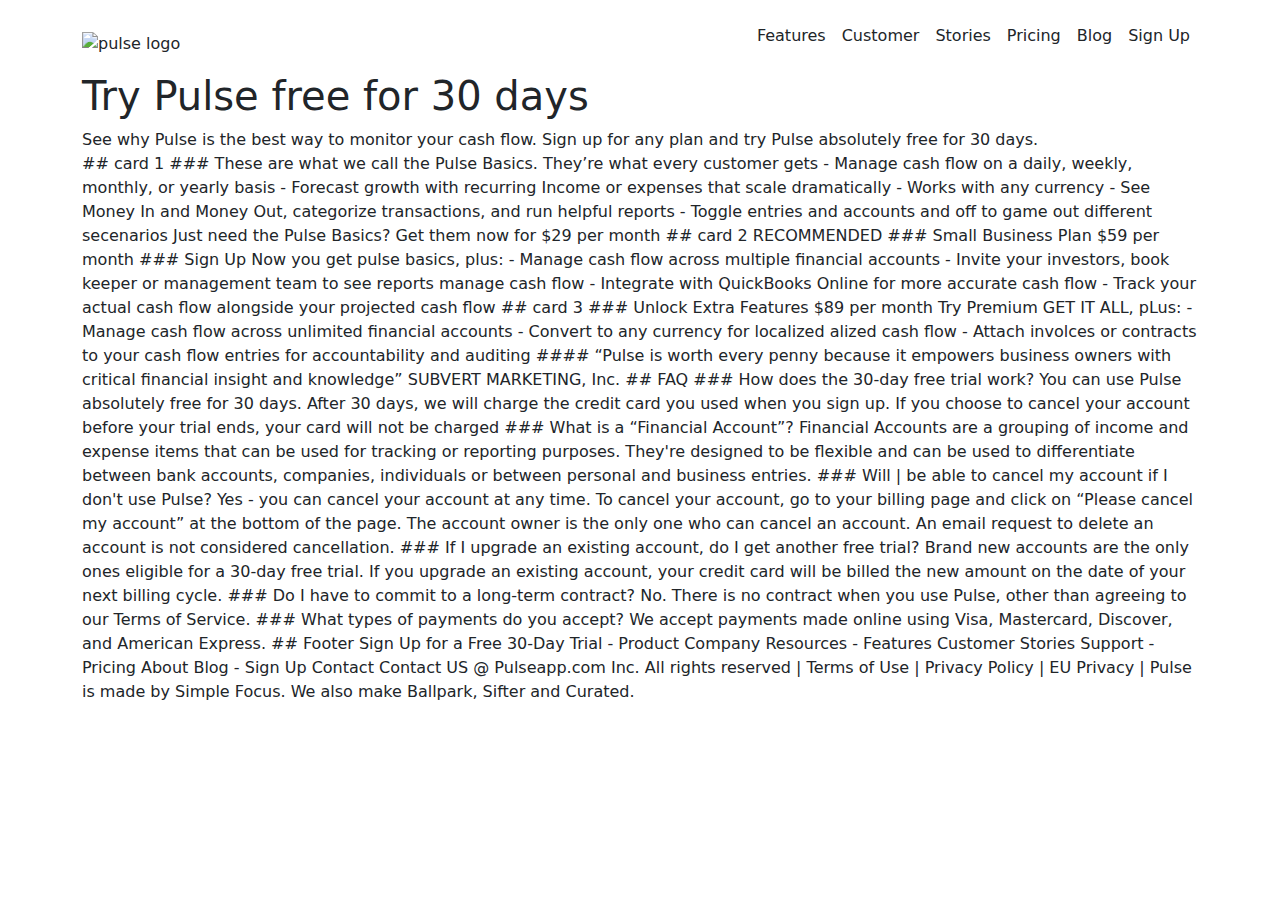
==== 17-11-2024-hakimi/indec.html @ 432f54cd "18-11-2024-" ====
<!DOCTYPE html>
<html lang="en">

<head>
    <meta charset="UTF-8">
    <meta name="viewport"
          content="width=device-width, initial-scale=1.0">
    <title>Document</title>
    <link rel="stylesheet"
          href="https://cdn.jsdelivr.net/npm/bootstrap@5.3.3/dist/css/bootstrap.min.css">
    <link rel="stylesheet"
          href="style.css">
</head>

<body>
    <div class="container mt-3">
        <header>
            <nav class="navbar">
                <div>
                    <img class="img-fluid"
                         src="pulselogo.png"
                         alt="pulse logo">
                </div>
                <ul class="d-flex list-unstyled">
                    <li class="mx-2">Features</li>
                    <li class="mx-2">Customer</li>
                    <li class="mx-2">Stories</li>
                    <li class="mx-2">Pricing</li>
                    <li class="mx-2">Blog</li>
                    <li class="mx-2">Sign Up</li>
                </ul>
            </nav>
        </header>
        <section>
            <div> 
                <h1>Try Pulse free for 30 days</h1>
                <div>See why Pulse is the best way to monitor your cash flow. Sign up
                    for any plan and try Pulse absolutely free for 30 days.</div>
            </div>
        </section>
        
        
        ## card 1
        ### These are what we call the Pulse Basics. They’re what every customer gets
        - Manage cash flow on a daily, weekly, monthly, or yearly basis
        - Forecast growth with recurring Income or expenses that scale dramatically
        - Works with any currency
        - See Money In and Money Out, categorize transactions, and run
        helpful reports
        - Toggle entries and accounts and off to game out different secenarios
        Just need the Pulse Basics?
        Get them now for $29 per month
        ## card 2
        RECOMMENDED
        ### Small Business Plan
        $59 per month
        ### Sign Up Now
        you get pulse basics, plus:
        - Manage cash flow across multiple financial accounts
        - Invite your investors, book keeper or management team to see reports manage cash flow
        - Integrate with QuickBooks Online for more accurate cash flow
        - Track your actual cash flow alongside your projected cash flow
        ## card 3
        ### Unlock Extra Features
        $89 per month
        Try Premium
        GET IT ALL, pLus:
        - Manage cash flow across unlimited financial accounts
        - Convert to any currency for localized alized cash flow
        - Attach involces or contracts to your cash flow entries for accountability and auditing
        #### “Pulse is worth every penny because it empowers business owners with critical financial insight and
        knowledge”
        SUBVERT MARKETING, Inc.
        ## FAQ
        ### How does the 30-day free trial work?
        You can use Pulse absolutely free for 30 days. After 30 days,
        we will charge the credit card you used when you sign up. If
        you choose to cancel your account before your trial ends, your
        card will not be charged
        ### What is a “Financial Account”?
        Financial Accounts are a grouping of income and expense
        items that can be used for tracking or reporting purposes.
        They're designed to be flexible and can be used to
        differentiate between bank accounts, companies, individuals
        or between personal and business entries.
        ### Will | be able to cancel my account if I don't use Pulse?
        Yes - you can cancel your account at any time. To cancel your
        account, go to your billing page and click on “Please cancel my
        account” at the bottom of the page. The account owner is the
        only one who can cancel an account. An email request to
        delete an account is not considered cancellation.
        ### If I upgrade an existing account, do I get another free trial?
        Brand new accounts are the only ones eligible for a 30-day
        free trial. If you upgrade an existing account, your credit card
        will be billed the new amount on the date of your next billing
        cycle.
        ### Do I have to commit to a long-term contract?
        No. There is no contract when you use Pulse, other than
        agreeing to our Terms of Service.
        ### What types of payments do you accept?
        We accept payments made online using Visa, Mastercard,
        Discover, and American Express.
        ## Footer
        Sign Up for a Free 30-Day Trial
        - Product Company Resources
        - Features Customer Stories Support
        - Pricing About Blog
        - Sign Up Contact
        Contact US
        @ Pulseapp.com Inc. All rights reserved | Terms of Use | Privacy Policy | EU Privacy | Pulse is made by Simple
        Focus. We
        also make Ballpark, Sifter and Curated.
    </div>
</body>

</html>
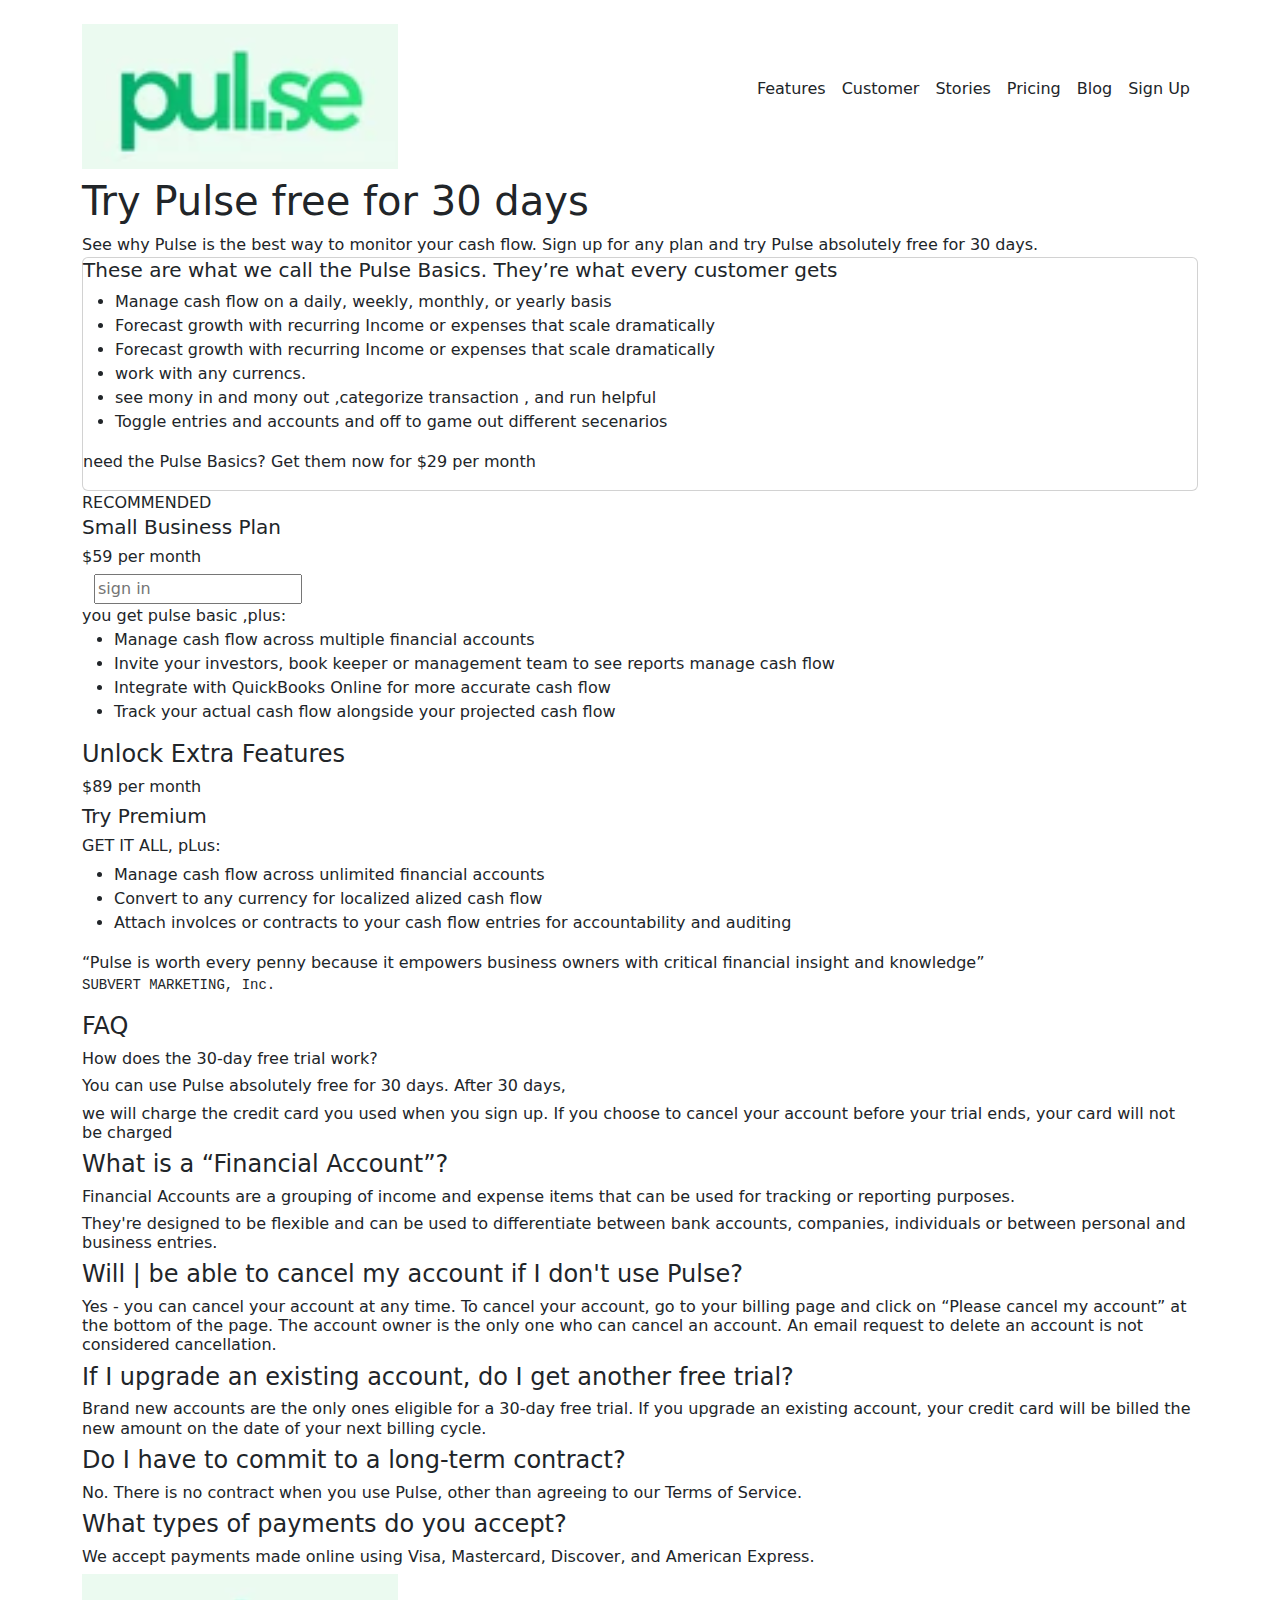
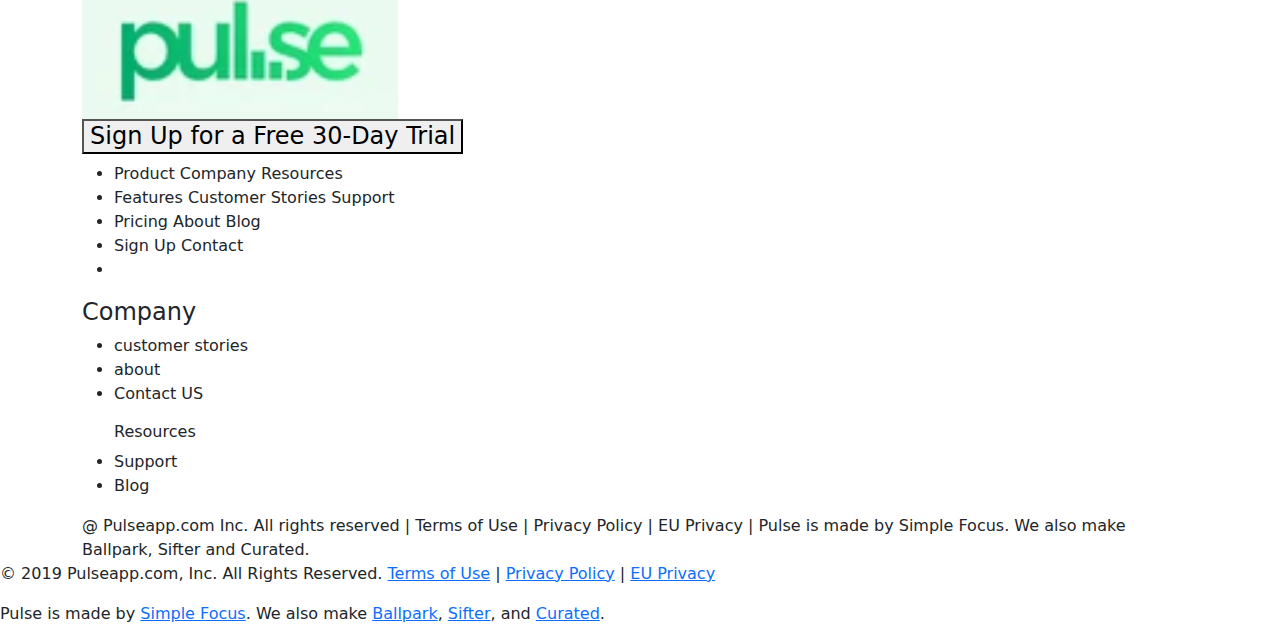
==== commit 22d9c064: "hakimi" ====
--- a/17-11-2024-hakimi/indec.html
+++ b/17-11-2024-hakimi/indec.html
@@ -3,13 +3,10 @@
 
 <head>
     <meta charset="UTF-8">
-    <meta name="viewport"
-          content="width=device-width, initial-scale=1.0">
+    <meta name="viewport" content="width=device-width, initial-scale=1.0">
     <title>Document</title>
-    <link rel="stylesheet"
-          href="https://cdn.jsdelivr.net/npm/bootstrap@5.3.3/dist/css/bootstrap.min.css">
-    <link rel="stylesheet"
-          href="style.css">
+    <link rel="stylesheet" href="https://cdn.jsdelivr.net/npm/bootstrap@5.3.3/dist/css/bootstrap.min.css">
+    <link rel="stylesheet" href="style.css">
 </head>
 
 <body>
@@ -17,100 +14,232 @@
         <header>
             <nav class="navbar">
                 <div>
-                    <img class="img-fluid"
-                         src="pulselogo.png"
-                         alt="pulse logo">
-                </div>
-                <ul class="d-flex list-unstyled">
-                    <li class="mx-2">Features</li>
-                    <li class="mx-2">Customer</li>
-                    <li class="mx-2">Stories</li>
-                    <li class="mx-2">Pricing</li>
-                    <li class="mx-2">Blog</li>
-                    <li class="mx-2">Sign Up</li>
-                </ul>
+                    <img class="img-fluid" src="pulselogo.png" alt="pulse logo">
+                </div>
+                <section>
+                    <ul class="d-flex list-unstyled">
+                        <li class="mx-2">Features</li>
+                        <li class="mx-2">Customer</li>
+                        <li class="mx-2">Stories</li>
+                        <li class="mx-2">Pricing</li>
+                        <li class="mx-2">Blog</li>
+                        <li class="mx-2">Sign Up</li>
+                    </ul>
+                </section>
             </nav>
         </header>
         <section>
-            <div> 
+            <div>
                 <h1>Try Pulse free for 30 days</h1>
                 <div>See why Pulse is the best way to monitor your cash flow. Sign up
                     for any plan and try Pulse absolutely free for 30 days.</div>
             </div>
         </section>
-        
-        
-        ## card 1
-        ### These are what we call the Pulse Basics. They’re what every customer gets
-        - Manage cash flow on a daily, weekly, monthly, or yearly basis
-        - Forecast growth with recurring Income or expenses that scale dramatically
-        - Works with any currency
-        - See Money In and Money Out, categorize transactions, and run
-        helpful reports
-        - Toggle entries and accounts and off to game out different secenarios
-        Just need the Pulse Basics?
-        Get them now for $29 per month
-        ## card 2
-        RECOMMENDED
-        ### Small Business Plan
-        $59 per month
-        ### Sign Up Now
-        you get pulse basics, plus:
-        - Manage cash flow across multiple financial accounts
-        - Invite your investors, book keeper or management team to see reports manage cash flow
-        - Integrate with QuickBooks Online for more accurate cash flow
-        - Track your actual cash flow alongside your projected cash flow
-        ## card 3
-        ### Unlock Extra Features
-        $89 per month
-        Try Premium
-        GET IT ALL, pLus:
-        - Manage cash flow across unlimited financial accounts
-        - Convert to any currency for localized alized cash flow
-        - Attach involces or contracts to your cash flow entries for accountability and auditing
-        #### “Pulse is worth every penny because it empowers business owners with critical financial insight and
-        knowledge”
-        SUBVERT MARKETING, Inc.
-        ## FAQ
-        ### How does the 30-day free trial work?
-        You can use Pulse absolutely free for 30 days. After 30 days,
-        we will charge the credit card you used when you sign up. If
-        you choose to cancel your account before your trial ends, your
-        card will not be charged
-        ### What is a “Financial Account”?
-        Financial Accounts are a grouping of income and expense
-        items that can be used for tracking or reporting purposes.
-        They're designed to be flexible and can be used to
-        differentiate between bank accounts, companies, individuals
-        or between personal and business entries.
-        ### Will | be able to cancel my account if I don't use Pulse?
-        Yes - you can cancel your account at any time. To cancel your
-        account, go to your billing page and click on “Please cancel my
-        account” at the bottom of the page. The account owner is the
-        only one who can cancel an account. An email request to
-        delete an account is not considered cancellation.
-        ### If I upgrade an existing account, do I get another free trial?
-        Brand new accounts are the only ones eligible for a 30-day
-        free trial. If you upgrade an existing account, your credit card
-        will be billed the new amount on the date of your next billing
-        cycle.
-        ### Do I have to commit to a long-term contract?
-        No. There is no contract when you use Pulse, other than
-        agreeing to our Terms of Service.
-        ### What types of payments do you accept?
-        We accept payments made online using Visa, Mastercard,
-        Discover, and American Express.
-        ## Footer
-        Sign Up for a Free 30-Day Trial
-        - Product Company Resources
-        - Features Customer Stories Support
-        - Pricing About Blog
-        - Sign Up Contact
-        Contact US
+
+
+        <section>
+            <div>
+                <div class="card 1">
+                    <h5>These are what we call the Pulse Basics. They’re what every customer gets</h5>
+
+                    <div>
+                        <ul type="sign">
+                            <li>Manage cash flow on a daily, weekly, monthly, or yearly basis</li>
+                            <li> Forecast growth with recurring Income or expenses that scale dramatically</li>
+                            <li>Forecast growth with recurring Income or expenses that scale dramatically</li>
+                            <li>work with any currencs.</li>
+                            <li>see mony in and mony out ,categorize transaction , and run helpful</li>
+                            <li>Toggle entries and accounts and off to game out different secenarios</li>
+
+                        </ul>
+                    </div>
+                    <div>
+                        <p> need the Pulse Basics?
+                            Get them now for $29 per month</p>
+                    </div>
+                </div>
+            </div>
+            <div>
+
+                <div>
+                    <header>RECOMMENDED</header>
+                </div>
+                <div>
+                    <h5>Small Business Plan</h5>
+                    <h6>$59 per month</h6>
+                    <div class="container">
+                        <input type="text" name="sign in out" class="input-field" class="Email sing in"
+                            placeholder="sign in">
+                    </div>
+                    <div>
+                        <div>you get pulse basic ,plus:</div>
+                        <ul>
+                            <li>Manage cash flow across multiple financial accounts</li>
+                            <li>Invite your investors, book keeper or management team to see reports manage cash flow
+                            </li>
+                            <li>Integrate with QuickBooks Online for more accurate cash flow</li>
+                            <li>Track your actual cash flow alongside your projected cash flow</li>
+                        </ul>
+                    </div>
+                </div>
+            </div>
+
+            <div>
+                <div>
+                    <h4>Unlock Extra Features</h4>
+                    <div>
+                        <h6>$89 per month</h6>
+                    </div>
+                </div>
+
+                <div>
+                    <h5>Try Premium</h5>
+                    <div>
+                        <h6>GET IT ALL, pLus:</h6>
+                        <ul>
+                            <li>Manage cash flow across unlimited financial accounts</li>
+                            <li>Convert to any currency for localized alized cash flow</li>
+                            <li>Attach involces or contracts to your cash flow entries for accountability and auditing
+                            </li>
+                        </ul>
+                    </div>
+                </div>
+            </div>
+        </section>
+        <section>
+            <div>
+                <div>“Pulse is worth every penny because it empowers business owners with critical financial insight and
+                    knowledge”
+                </div>
+                <pre>SUBVERT MARKETING, Inc.</pre>
+
+        </section>
+
+
+        <section>
+            <h4>FAQ</h4>
+            <h6>How does the 30-day free trial work?</h6>
+            <h6>You can use Pulse absolutely free for 30 days. After 30 days,</h6>
+            <h6>we will charge the credit card you used when you sign up. If
+                you choose to cancel your account before your trial ends, your
+                card will not be charged</h6>
+        </section>
+
+
+
+        <section>
+            <div>
+                <h4>
+                    What is a “Financial Account”?
+                </h4>
+                <h6>
+                    Financial Accounts are a grouping of income and expense
+                    items that can be used for tracking or reporting purposes.
+                </h6>
+                <h6>
+                    They're designed to be flexible and can be used to
+                    differentiate between bank accounts, companies, individuals
+                    or between personal and business entries.
+                </h6>
+
+
+            </div>
+        </section>
+
+
+        <section>
+            <div>
+                <h4>
+                    Will | be able to cancel my account if I don't use Pulse?
+                </h4>
+                <h6>
+                    Yes - you can cancel your account at any time. To cancel your
+                    account, go to your billing page and click on “Please cancel my
+                    account” at the bottom of the page. The account owner is the
+                    only one who can cancel an account. An email request to
+                    delete an account is not considered cancellation.
+                </h6>
+            </div>
+        </section>
+
+        <section>
+            <h4>
+                If I upgrade an existing account, do I get another free trial?
+            </h4>
+            <h6>
+                Brand new accounts are the only ones eligible for a 30-day
+                free trial. If you upgrade an existing account, your credit card
+                will be billed the new amount on the date of your next billing
+                cycle.
+
+            </h6>
+        </section>
+
+        <section>
+            <h4>
+                Do I have to commit to a long-term contract?
+            </h4>
+            <h6>
+                No. There is no contract when you use Pulse, other than
+                agreeing to our Terms of Service.
+            </h6>
+        </section>
+
+        <section>
+            <h4>
+                What types of payments do you accept?
+            </h4>
+            <h6>
+                We accept payments made online using Visa, Mastercard,
+                Discover, and American Express.
+            </h6>
+        </section>
+
+
+
+        <footer>
+            <img src="pulselogo.png"></img>
+            <h4>
+                <button>Sign Up for a Free 30-Day Trial</button>
+
+            </h4>
+            <section>
+                <ul>
+                    <li> Product Company Resources</li>
+                    <li>Features Customer Stories Support</li>
+                    <li>Pricing About Blog</li>
+                    <li>Sign Up Contact</li>
+                    <li></li>
+                </ul>
+            </section>
+            <section>
+                <div>
+                    <h4>Company</h4>
+                    <ul>
+                        <li>customer stories</li>
+                        <li>about</li>
+                        <li> Contact US</li>
+                    </ul>
+                </div>
+                <ul>
+                    <h6>
+                        Resources
+                    </h6>
+                    <li>Support</li>
+                    <li>Blog</li>
+                </ul>
+            </section>
+        </footer>
+
         @ Pulseapp.com Inc. All rights reserved | Terms of Use | Privacy Policy | EU Privacy | Pulse is made by Simple
         Focus. We
         also make Ballpark, Sifter and Curated.
     </div>
+    <p>&copy; 2019 Pulseapp.com, Inc. All Rights Reserved. <a href="#">Terms of Use</a> | <a href="#">Privacy Policy</a>
+        | <a href="#">EU Privacy</a></p>
+    <p>Pulse is made by <a href="#">Simple Focus</a>. We also make <a href="#">Ballpark</a>, <a href="#">Sifter</a>, and
+        <a href="#">Curated</a>.
+    </p>
 </body>
 
 </html>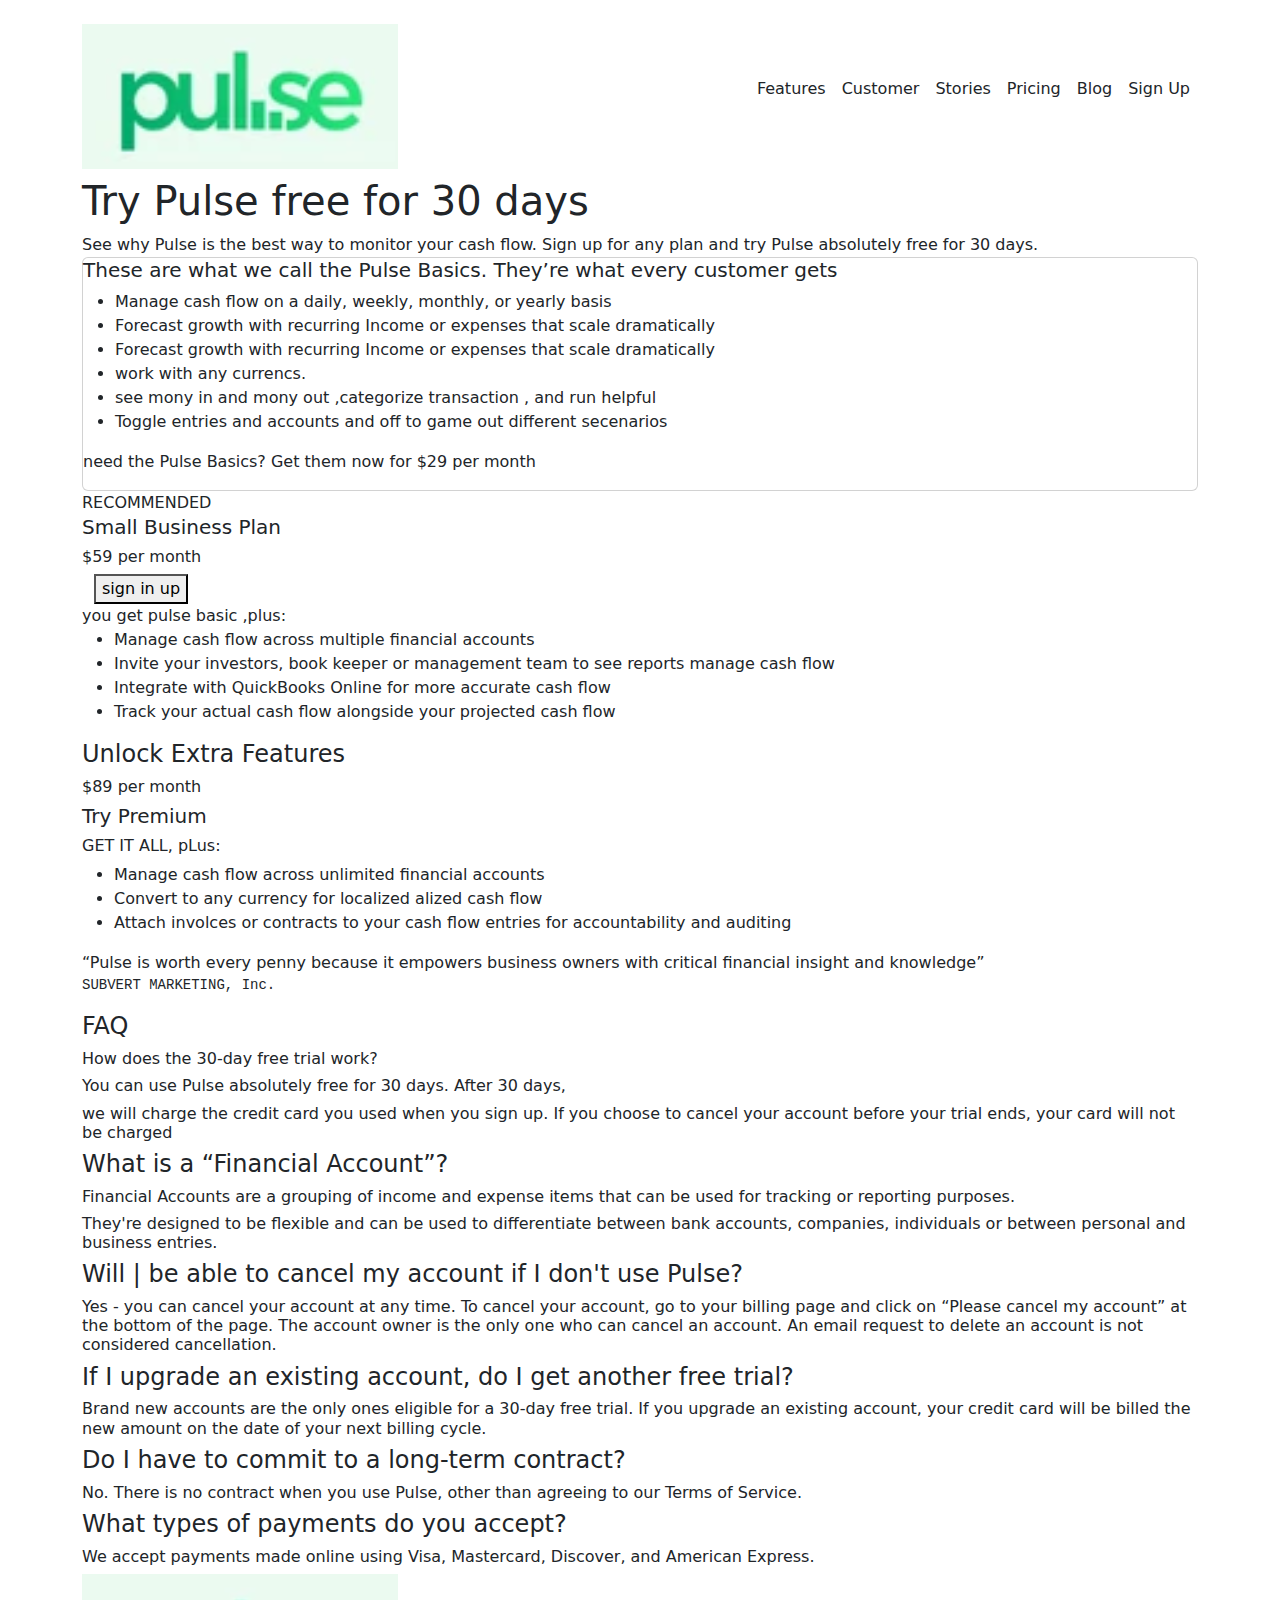
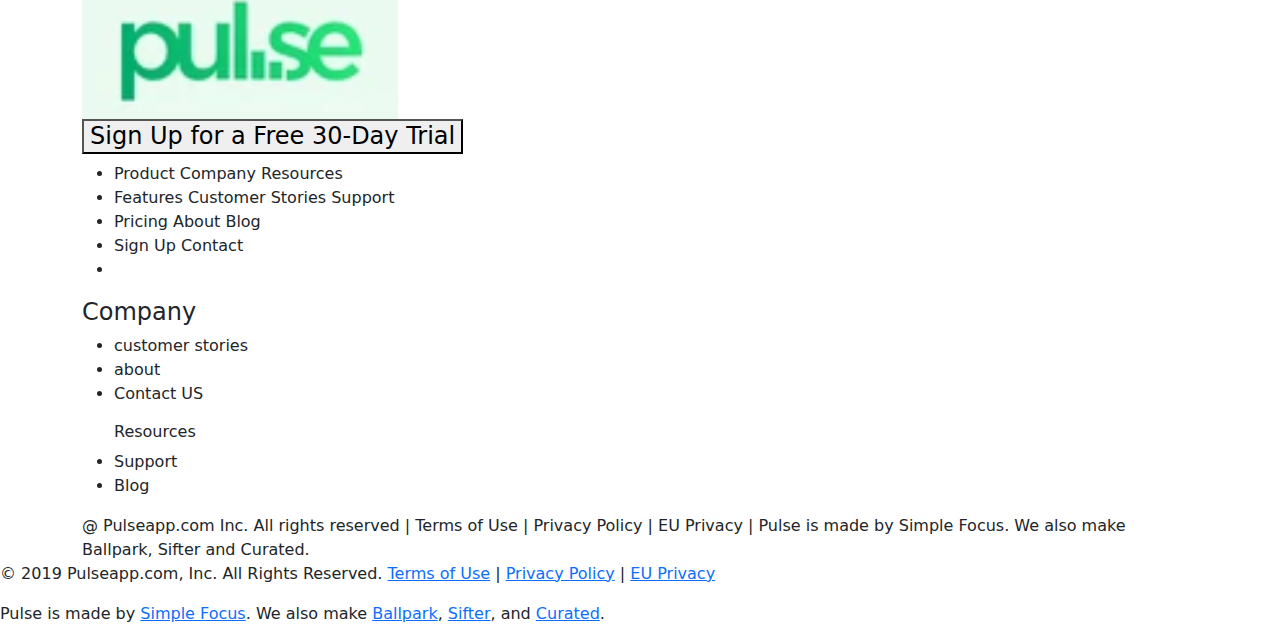
==== commit c6e8d39f: "hakimi" ====
--- a/17-11-2024-hakimi/indec.html
+++ b/17-11-2024-hakimi/indec.html
@@ -39,69 +39,72 @@
 
         <section>
             <div>
-                <div class="card 1">
-                    <h5>These are what we call the Pulse Basics. They’re what every customer gets</h5>
-
-                    <div>
-                        <ul type="sign">
-                            <li>Manage cash flow on a daily, weekly, monthly, or yearly basis</li>
-                            <li> Forecast growth with recurring Income or expenses that scale dramatically</li>
-                            <li>Forecast growth with recurring Income or expenses that scale dramatically</li>
-                            <li>work with any currencs.</li>
-                            <li>see mony in and mony out ,categorize transaction , and run helpful</li>
-                            <li>Toggle entries and accounts and off to game out different secenarios</li>
-
-                        </ul>
-                    </div>
-                    <div>
-                        <p> need the Pulse Basics?
-                            Get them now for $29 per month</p>
-                    </div>
-                </div>
-            </div>
-            <div>
-
-                <div>
-                    <header>RECOMMENDED</header>
-                </div>
-                <div>
-                    <h5>Small Business Plan</h5>
-                    <h6>$59 per month</h6>
-                    <div class="container">
-                        <input type="text" name="sign in out" class="input-field" class="Email sing in"
-                            placeholder="sign in">
-                    </div>
-                    <div>
-                        <div>you get pulse basic ,plus:</div>
-                        <ul>
-                            <li>Manage cash flow across multiple financial accounts</li>
-                            <li>Invite your investors, book keeper or management team to see reports manage cash flow
-                            </li>
-                            <li>Integrate with QuickBooks Online for more accurate cash flow</li>
-                            <li>Track your actual cash flow alongside your projected cash flow</li>
-                        </ul>
-                    </div>
-                </div>
-            </div>
-
-            <div>
-                <div>
-                    <h4>Unlock Extra Features</h4>
-                    <div>
-                        <h6>$89 per month</h6>
-                    </div>
-                </div>
-
-                <div>
-                    <h5>Try Premium</h5>
-                    <div>
-                        <h6>GET IT ALL, pLus:</h6>
-                        <ul>
-                            <li>Manage cash flow across unlimited financial accounts</li>
-                            <li>Convert to any currency for localized alized cash flow</li>
-                            <li>Attach involces or contracts to your cash flow entries for accountability and auditing
-                            </li>
-                        </ul>
+                <div>
+                    <div class="card 1">
+                        <h5>These are what we call the Pulse Basics. They’re what every customer gets</h5>
+
+                        <div>
+                            <ul type="sign">
+                                <li>Manage cash flow on a daily, weekly, monthly, or yearly basis</li>
+                                <li> Forecast growth with recurring Income or expenses that scale dramatically</li>
+                                <li>Forecast growth with recurring Income or expenses that scale dramatically</li>
+                                <li>work with any currencs.</li>
+                                <li>see mony in and mony out ,categorize transaction , and run helpful</li>
+                                <li>Toggle entries and accounts and off to game out different secenarios</li>
+
+                            </ul>
+                        </div>
+                        <div>
+                            <p> need the Pulse Basics?
+                                Get them now for $29 per month</p>
+                        </div>
+                    </div>
+                </div>
+                <div>
+
+                    <div>
+                        <header>RECOMMENDED</header>
+                    </div>
+                    <div>
+                        <h5>Small Business Plan</h5>
+                        <h6>$59 per month</h6>
+                        <div class="container">
+                            <button>sign in up</button>
+                        </div>
+                        <div>
+                            <div>you get pulse basic ,plus:</div>
+                            <ul>
+                                <li>Manage cash flow across multiple financial accounts</li>
+                                <li>Invite your investors, book keeper or management team to see reports manage cash
+                                    flow
+                                </li>
+                                <li>Integrate with QuickBooks Online for more accurate cash flow</li>
+                                <li>Track your actual cash flow alongside your projected cash flow</li>
+                            </ul>
+                        </div>
+                    </div>
+                </div>
+
+                <div>
+                    <div>
+                        <h4>Unlock Extra Features</h4>
+                        <div>
+                            <h6>$89 per month</h6>
+                        </div>
+                    </div>
+
+                    <div>
+                        <h5>Try Premium</h5>
+                        <div>
+                            <h6>GET IT ALL, pLus:</h6>
+                            <ul>
+                                <li>Manage cash flow across unlimited financial accounts</li>
+                                <li>Convert to any currency for localized alized cash flow</li>
+                                <li>Attach involces or contracts to your cash flow entries for accountability and
+                                    auditing
+                                </li>
+                            </ul>
+                        </div>
                     </div>
                 </div>
             </div>
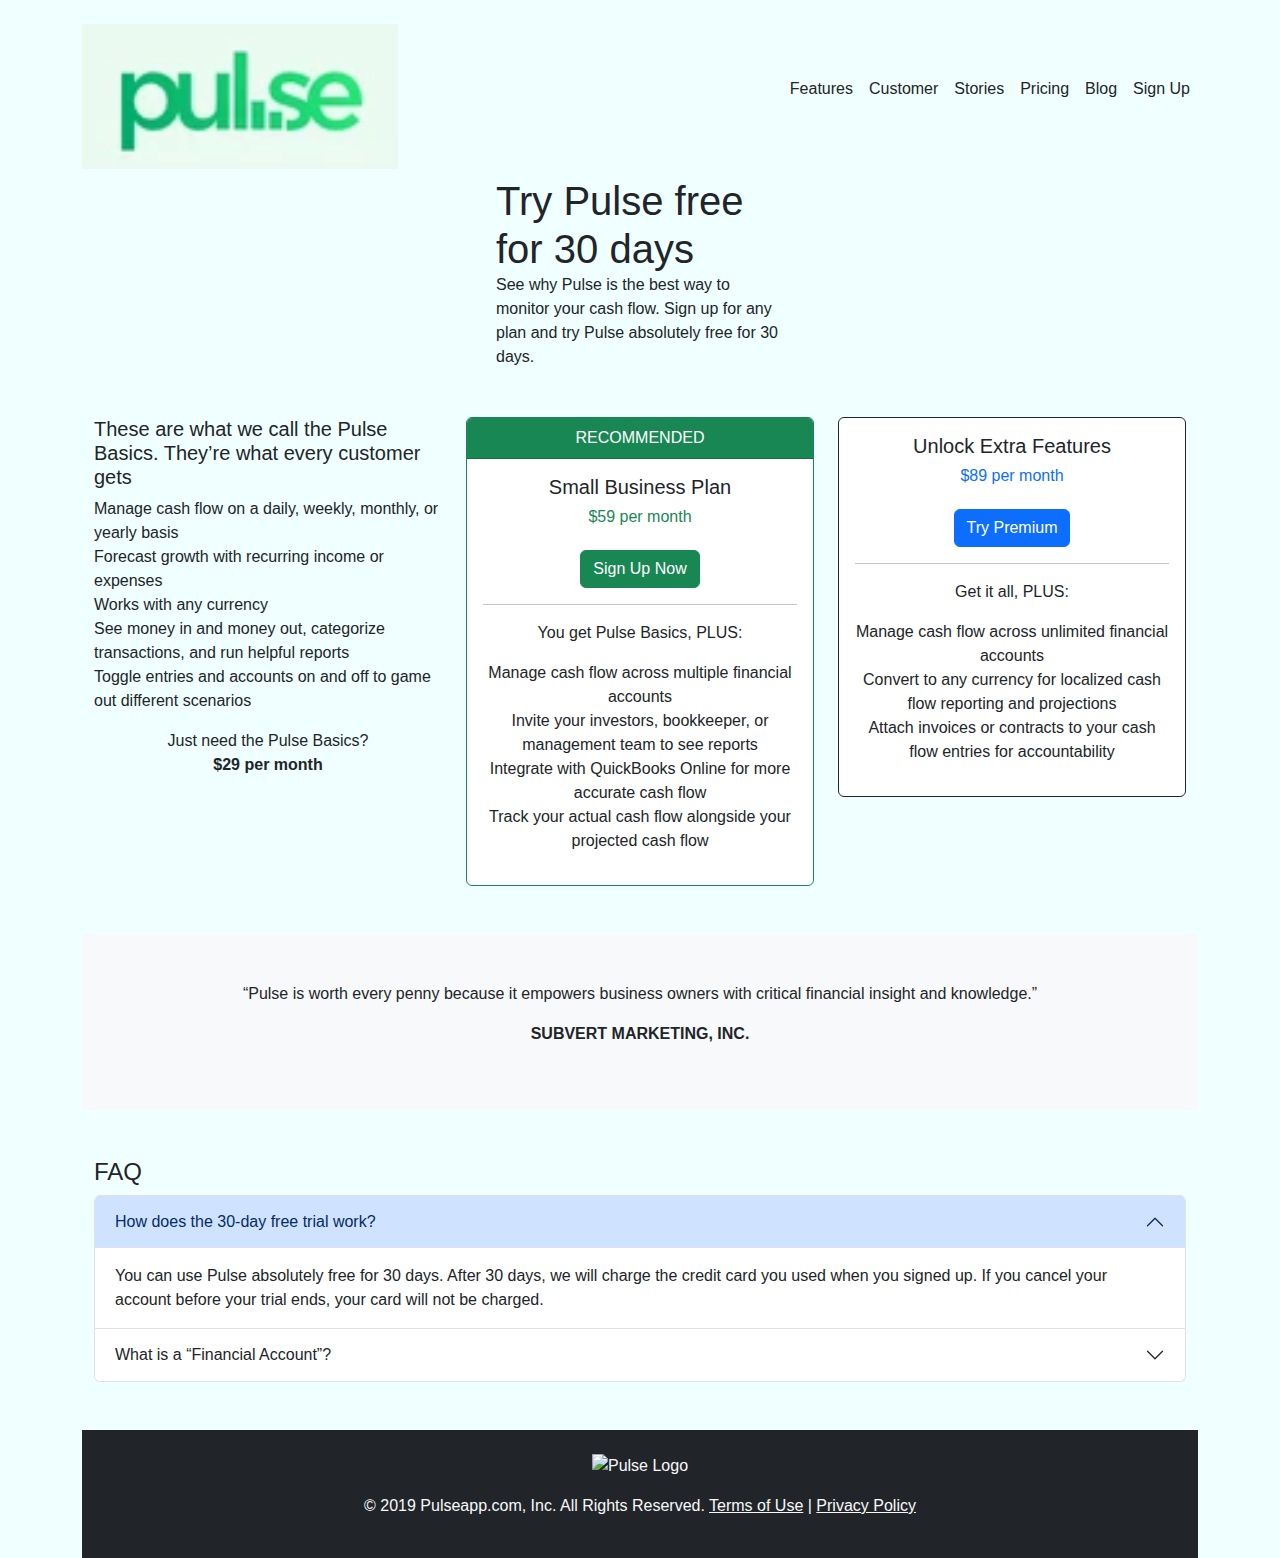
==== commit 49d1e7a3: "hakimi" ====
--- a/17-11-2024-hakimi/indec.html
+++ b/17-11-2024-hakimi/indec.html
@@ -28,221 +28,124 @@
                 </section>
             </nav>
         </header>
-        <section>
-            <div>
-                <h1>Try Pulse free for 30 days</h1>
-                <div>See why Pulse is the best way to monitor your cash flow. Sign up
+        <section class="Card mx-auto" style="width:18rem">
+            <div class="card-body">
+                <h1 class="card-title">Try Pulse free for 30 days</h1>
+                <div class="card-text">See why Pulse is the best way to monitor your cash flow. Sign up
                     for any plan and try Pulse absolutely free for 30 days.</div>
             </div>
         </section>
 
 
-        <section>
-            <div>
-                <div>
-                    <div class="card 1">
+        <section class="py-5">
+            <div class="container">
+                <div class="row">
+                    <!-- Left Column -->
+                    <div class="col-lg-4">
                         <h5>These are what we call the Pulse Basics. They’re what every customer gets</h5>
-
-                        <div>
-                            <ul type="sign">
-                                <li>Manage cash flow on a daily, weekly, monthly, or yearly basis</li>
-                                <li> Forecast growth with recurring Income or expenses that scale dramatically</li>
-                                <li>Forecast growth with recurring Income or expenses that scale dramatically</li>
-                                <li>work with any currencs.</li>
-                                <li>see mony in and mony out ,categorize transaction , and run helpful</li>
-                                <li>Toggle entries and accounts and off to game out different secenarios</li>
-
-                            </ul>
-                        </div>
-                        <div>
-                            <p> need the Pulse Basics?
-                                Get them now for $29 per month</p>
+                        <ul class="list-unstyled">
+                            <li>Manage cash flow on a daily, weekly, monthly, or yearly basis</li>
+                            <li>Forecast growth with recurring income or expenses</li>
+                            <li>Works with any currency</li>
+                            <li>See money in and money out, categorize transactions, and run helpful reports</li>
+                            <li>Toggle entries and accounts on and off to game out different scenarios</li>
+                        </ul>
+                        <div class="text-center mt-3">
+                            <p>Just need the Pulse Basics? <br> <strong>$29 per month</strong></p>
                         </div>
                     </div>
-                </div>
-                <div>
-
-                    <div>
-                        <header>RECOMMENDED</header>
-                    </div>
-                    <div>
-                        <h5>Small Business Plan</h5>
-                        <h6>$59 per month</h6>
-                        <div class="container">
-                            <button>sign in up</button>
-                        </div>
-                        <div>
-                            <div>you get pulse basic ,plus:</div>
-                            <ul>
-                                <li>Manage cash flow across multiple financial accounts</li>
-                                <li>Invite your investors, book keeper or management team to see reports manage cash
-                                    flow
-                                </li>
-                                <li>Integrate with QuickBooks Online for more accurate cash flow</li>
-                                <li>Track your actual cash flow alongside your projected cash flow</li>
-                            </ul>
+                    <!-- Middle Column -->
+                    <div class="col-lg-4">
+                        <div class="card text-center border-success">
+                            <div class="card-header bg-success text-white">RECOMMENDED</div>
+                            <div class="card-body">
+                                <h5 class="card-title">Small Business Plan</h5>
+                                <h6 class="text-success">$59 per month</h6>
+                                <button class="btn btn-success mt-3">Sign Up Now</button>
+                                <hr>
+                                <p>You get Pulse Basics, PLUS:</p>
+                                <ul class="list-unstyled">
+                                    <li>Manage cash flow across multiple financial accounts</li>
+                                    <li>Invite your investors, bookkeeper, or management team to see reports</li>
+                                    <li>Integrate with QuickBooks Online for more accurate cash flow</li>
+                                    <li>Track your actual cash flow alongside your projected cash flow</li>
+                                </ul>
+                            </div>
                         </div>
                     </div>
-                </div>
-
-                <div>
-                    <div>
-                        <h4>Unlock Extra Features</h4>
-                        <div>
-                            <h6>$89 per month</h6>
-                        </div>
-                    </div>
-
-                    <div>
-                        <h5>Try Premium</h5>
-                        <div>
-                            <h6>GET IT ALL, pLus:</h6>
-                            <ul>
-                                <li>Manage cash flow across unlimited financial accounts</li>
-                                <li>Convert to any currency for localized alized cash flow</li>
-                                <li>Attach involces or contracts to your cash flow entries for accountability and
-                                    auditing
-                                </li>
-                            </ul>
+                    <!-- Right Column -->
+                    <div class="col-lg-4">
+                        <div class="card text-center border-dark">
+                            <div class="card-body">
+                                <h5 class="card-title">Unlock Extra Features</h5>
+                                <h6 class="text-primary">$89 per month</h6>
+                                <button class="btn btn-primary mt-3">Try Premium</button>
+                                <hr>
+                                <p>Get it all, PLUS:</p>
+                                <ul class="list-unstyled">
+                                    <li>Manage cash flow across unlimited financial accounts</li>
+                                    <li>Convert to any currency for localized cash flow reporting and projections</li>
+                                    <li>Attach invoices or contracts to your cash flow entries for accountability</li>
+                                </ul>
+                            </div>
                         </div>
                     </div>
                 </div>
             </div>
         </section>
-        <section>
-            <div>
-                <div>“Pulse is worth every penny because it empowers business owners with critical financial insight and
-                    knowledge”
-                </div>
-                <pre>SUBVERT MARKETING, Inc.</pre>
-
-        </section>
-
-
-        <section>
-            <h4>FAQ</h4>
-            <h6>How does the 30-day free trial work?</h6>
-            <h6>You can use Pulse absolutely free for 30 days. After 30 days,</h6>
-            <h6>we will charge the credit card you used when you sign up. If
-                you choose to cancel your account before your trial ends, your
-                card will not be charged</h6>
-        </section>
-
-
-
-        <section>
-            <div>
-                <h4>
-                    What is a “Financial Account”?
-                </h4>
-                <h6>
-                    Financial Accounts are a grouping of income and expense
-                    items that can be used for tracking or reporting purposes.
-                </h6>
-                <h6>
-                    They're designed to be flexible and can be used to
-                    differentiate between bank accounts, companies, individuals
-                    or between personal and business entries.
-                </h6>
-
-
+    
+        <!-- Quote Section -->
+        <section class="bg-light py-5 text-center">
+            <div class="container">
+                <p>“Pulse is worth every penny because it empowers business owners with critical financial insight and knowledge.”</p>
+                <p><strong>SUBVERT MARKETING, INC.</strong></p>
             </div>
         </section>
-
-
-        <section>
-            <div>
-                <h4>
-                    Will | be able to cancel my account if I don't use Pulse?
-                </h4>
-                <h6>
-                    Yes - you can cancel your account at any time. To cancel your
-                    account, go to your billing page and click on “Please cancel my
-                    account” at the bottom of the page. The account owner is the
-                    only one who can cancel an account. An email request to
-                    delete an account is not considered cancellation.
-                </h6>
+    
+        <!-- FAQ Section -->
+        <section class="py-5">
+            <div class="container">
+                <h4>FAQ</h4>
+                <div class="accordion" id="faqAccordion">
+                    <!-- Question 1 -->
+                    <div class="accordion-item">
+                        <h2 class="accordion-header">
+                            <button class="accordion-button" type="button" data-bs-toggle="collapse" data-bs-target="#faq1">
+                                How does the 30-day free trial work?
+                            </button>
+                        </h2>
+                        <div id="faq1" class="accordion-collapse collapse show">
+                            <div class="accordion-body">
+                                You can use Pulse absolutely free for 30 days. After 30 days, we will charge the credit card you used when you signed up. If you cancel your account before your trial ends, your card will not be charged.
+                            </div>
+                        </div>
+                    </div>
+                    <!-- Question 2 -->
+                    <div class="accordion-item">
+                        <h2 class="accordion-header">
+                            <button class="accordion-button collapsed" type="button" data-bs-toggle="collapse" data-bs-target="#faq2">
+                                What is a “Financial Account”?
+                            </button>
+                        </h2>
+                        <div id="faq2" class="accordion-collapse collapse">
+                            <div class="accordion-body">
+                                Financial Accounts are a grouping of income and expense items that can be used for tracking or reporting purposes. They're flexible and can be used to differentiate between bank accounts, companies, and individuals.
+                            </div>
+                        </div>
+                    </div>
+                </div>
             </div>
         </section>
-
-        <section>
-            <h4>
-                If I upgrade an existing account, do I get another free trial?
-            </h4>
-            <h6>
-                Brand new accounts are the only ones eligible for a 30-day
-                free trial. If you upgrade an existing account, your credit card
-                will be billed the new amount on the date of your next billing
-                cycle.
-
-            </h6>
-        </section>
-
-        <section>
-            <h4>
-                Do I have to commit to a long-term contract?
-            </h4>
-            <h6>
-                No. There is no contract when you use Pulse, other than
-                agreeing to our Terms of Service.
-            </h6>
-        </section>
-
-        <section>
-            <h4>
-                What types of payments do you accept?
-            </h4>
-            <h6>
-                We accept payments made online using Visa, Mastercard,
-                Discover, and American Express.
-            </h6>
-        </section>
-
-
-
-        <footer>
-            <img src="pulselogo.png"></img>
-            <h4>
-                <button>Sign Up for a Free 30-Day Trial</button>
-
-            </h4>
-            <section>
-                <ul>
-                    <li> Product Company Resources</li>
-                    <li>Features Customer Stories Support</li>
-                    <li>Pricing About Blog</li>
-                    <li>Sign Up Contact</li>
-                    <li></li>
-                </ul>
-            </section>
-            <section>
-                <div>
-                    <h4>Company</h4>
-                    <ul>
-                        <li>customer stories</li>
-                        <li>about</li>
-                        <li> Contact US</li>
-                    </ul>
-                </div>
-                <ul>
-                    <h6>
-                        Resources
-                    </h6>
-                    <li>Support</li>
-                    <li>Blog</li>
-                </ul>
-            </section>
+    
+        <!-- Footer -->
+        <footer class="bg-dark text-light py-4">
+            <div class="container text-center">
+                <img src="https://via.placeholder.com/100x40?text=Pulse+Logo" alt="Pulse Logo" class="img-fluid mb-3">
+                <p>&copy; 2019 Pulseapp.com, Inc. All Rights Reserved. <a href="#" class="text-light">Terms of Use</a> | <a href="#" class="text-light">Privacy Policy</a></p>
+            </div>
         </footer>
-
-        @ Pulseapp.com Inc. All rights reserved | Terms of Use | Privacy Policy | EU Privacy | Pulse is made by Simple
-        Focus. We
-        also make Ballpark, Sifter and Curated.
-    </div>
-    <p>&copy; 2019 Pulseapp.com, Inc. All Rights Reserved. <a href="#">Terms of Use</a> | <a href="#">Privacy Policy</a>
-        | <a href="#">EU Privacy</a></p>
-    <p>Pulse is made by <a href="#">Simple Focus</a>. We also make <a href="#">Ballpark</a>, <a href="#">Sifter</a>, and
-        <a href="#">Curated</a>.
-    </p>
-</body>
-
-</html>+    
+        <script src="https://cdn.jsdelivr.net/npm/bootstrap@5.3.3/dist/js/bootstrap.bundle.min.js"></script>
+    </body>
+    
+    </html>--- a/17-11-2024-hakimi/style.css
+++ b/17-11-2024-hakimi/style.css
@@ -0,0 +1,9 @@
+body {
+    font-family: 'Gill Sans', 'Gill Sans MT', Calibri, 'Trebuchet MS', sans-serif;
+    background-color: azure;
+}
+
+.Card mx-auto {
+    font-family: 'Gill Sans', 'Gill Sans MT', Calibri, 'Trebuchet MS', sans-serif;
+    background-color: aquamarine;
+}
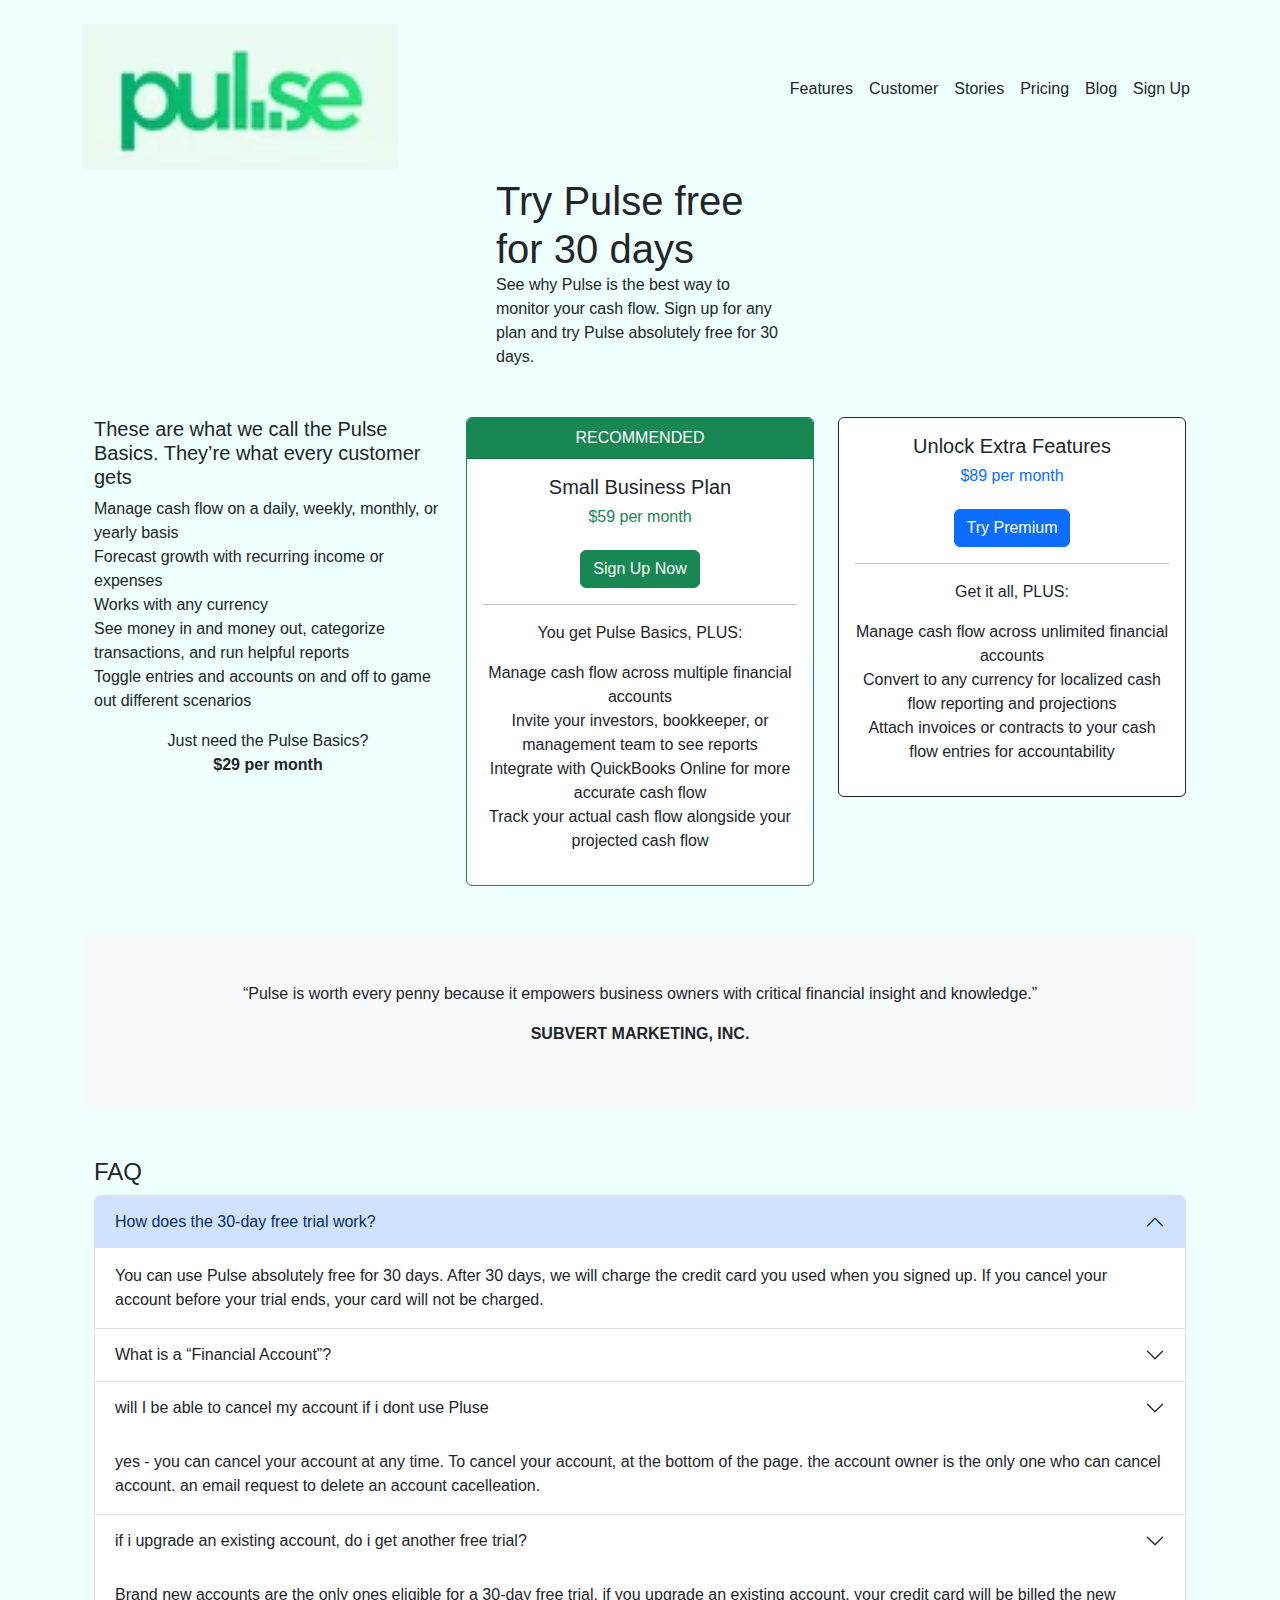
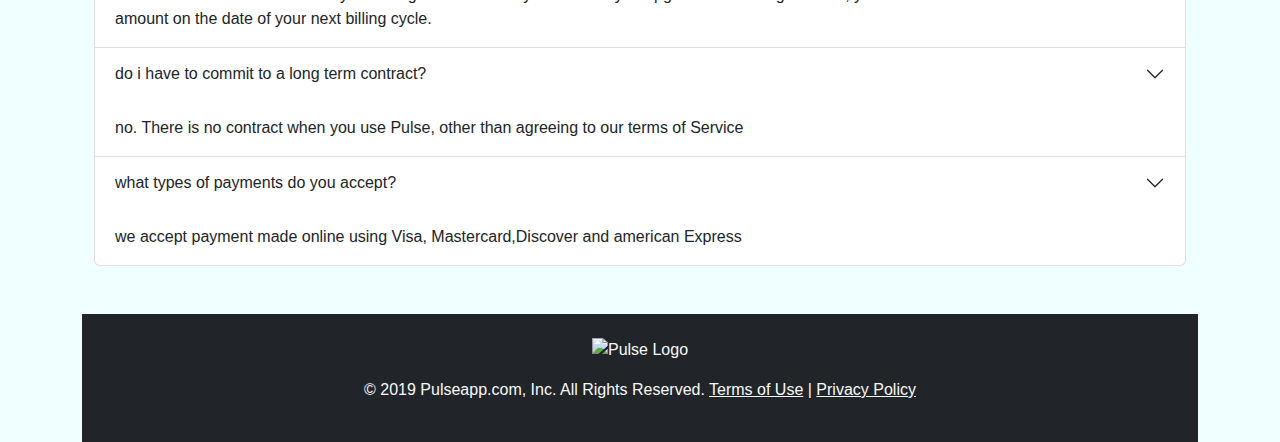
==== commit 9566658b: "hakimi" ====
--- a/17-11-2024-hakimi/indec.html
+++ b/17-11-2024-hakimi/indec.html
@@ -133,6 +133,65 @@
                             </div>
                         </div>
                     </div>
+                    <div class="accordion-item">
+                        <h2 class="accordion-header">
+                            <button class="accordion-button collapsed" type="button" data-bs-toggle="collapse" data-bs-target="#faq3">
+                                will I be able to cancel my account if i dont use Pluse
+                            </button>
+                        </h2>
+                        <div id="faq1" class="accordion-collapse collapse show">
+                            <div class="accordion-body">
+                                yes - you can cancel your account at any time. To cancel your account, at the bottom of the page. 
+                                the account owner is the only one who can cancel account. an email request to  delete an account cacelleation.
+                            </div>
+
+                        </div>
+
+                    </div>
+                    <div class="accordion-item">
+                        <h2 class="accordion-header">
+                            <button class="accordion-button collapsed" type="button" data-bs-toggle="collapse" data-bs-target="#faq4">
+                               if i upgrade an existing account, do i get another free trial?
+                            </button>
+                        </h2>
+                        <div id="faq1" class="accordion-collapse collapse show">
+                            <div class="accordion-body">
+                                Brand new accounts are the only ones eligible for a 30-day free trial. if you upgrade an existing account, your credit card will be billed the new amount on the date of your next billing cycle.
+                            </div>
+
+                        </div>
+
+                    </div>
+                    <div class="accordion-item">
+                        <h2 class="accordion-header">
+                            <button class="accordion-button collapsed" type="button" data-bs-toggle="collapse" data-bs-target="#faq5">
+                                do i have to commit to a long term contract?
+                            </button>
+                        </h2>
+                        <div id="faq1" class="accordion-collapse collapse show">
+                            <div class="accordion-body">
+                                no. There is no contract when you use Pulse, other than agreeing to our terms of Service
+                            </div>
+
+                        </div>
+
+                    </div>
+                    <div class="accordion-item">
+                        <h2 class="accordion-header">
+                            <button class="accordion-button collapsed" type="button" data-bs-toggle="collapse" data-bs-target="#faq6">
+                                what types of payments do you accept?
+                            </button>
+                        </h2>
+                        <div id="faq1" class="accordion-collapse collapse show">
+                            <div class="accordion-body">
+                                we accept payment made online using Visa, Mastercard,Discover and american Express
+
+                            </div>
+
+                        </div>
+
+                    </div>
+
                 </div>
             </div>
         </section>
--- a/17-11-2024-hakimi/style.css
+++ b/17-11-2024-hakimi/style.css
@@ -7,3 +7,17 @@
     font-family: 'Gill Sans', 'Gill Sans MT', Calibri, 'Trebuchet MS', sans-serif;
     background-color: aquamarine;
 }
+ :root {
+    --primary: #0d6efd; /* Bootstrap primary color */
+    --secondary: #6c757d; /* Secondary elements */
+    --success: #52b184; /* For success messages */
+    --danger: #dc3545; /* For errors and alerts */
+    --warning: #ffc107; /* Warnings and cautions */
+    --info: #0dcaf0; /* Informational messages */
+    --light: #f8f9fa; /* Backgrounds or subtle accents */
+    --dark: #212529; /* For strong text or backgrounds */
+    --muted: #6c757d; /* Muted text (subtle notes) */
+    --white: #ffffff;
+     /* For clean backgrounds */
+  }
+  
